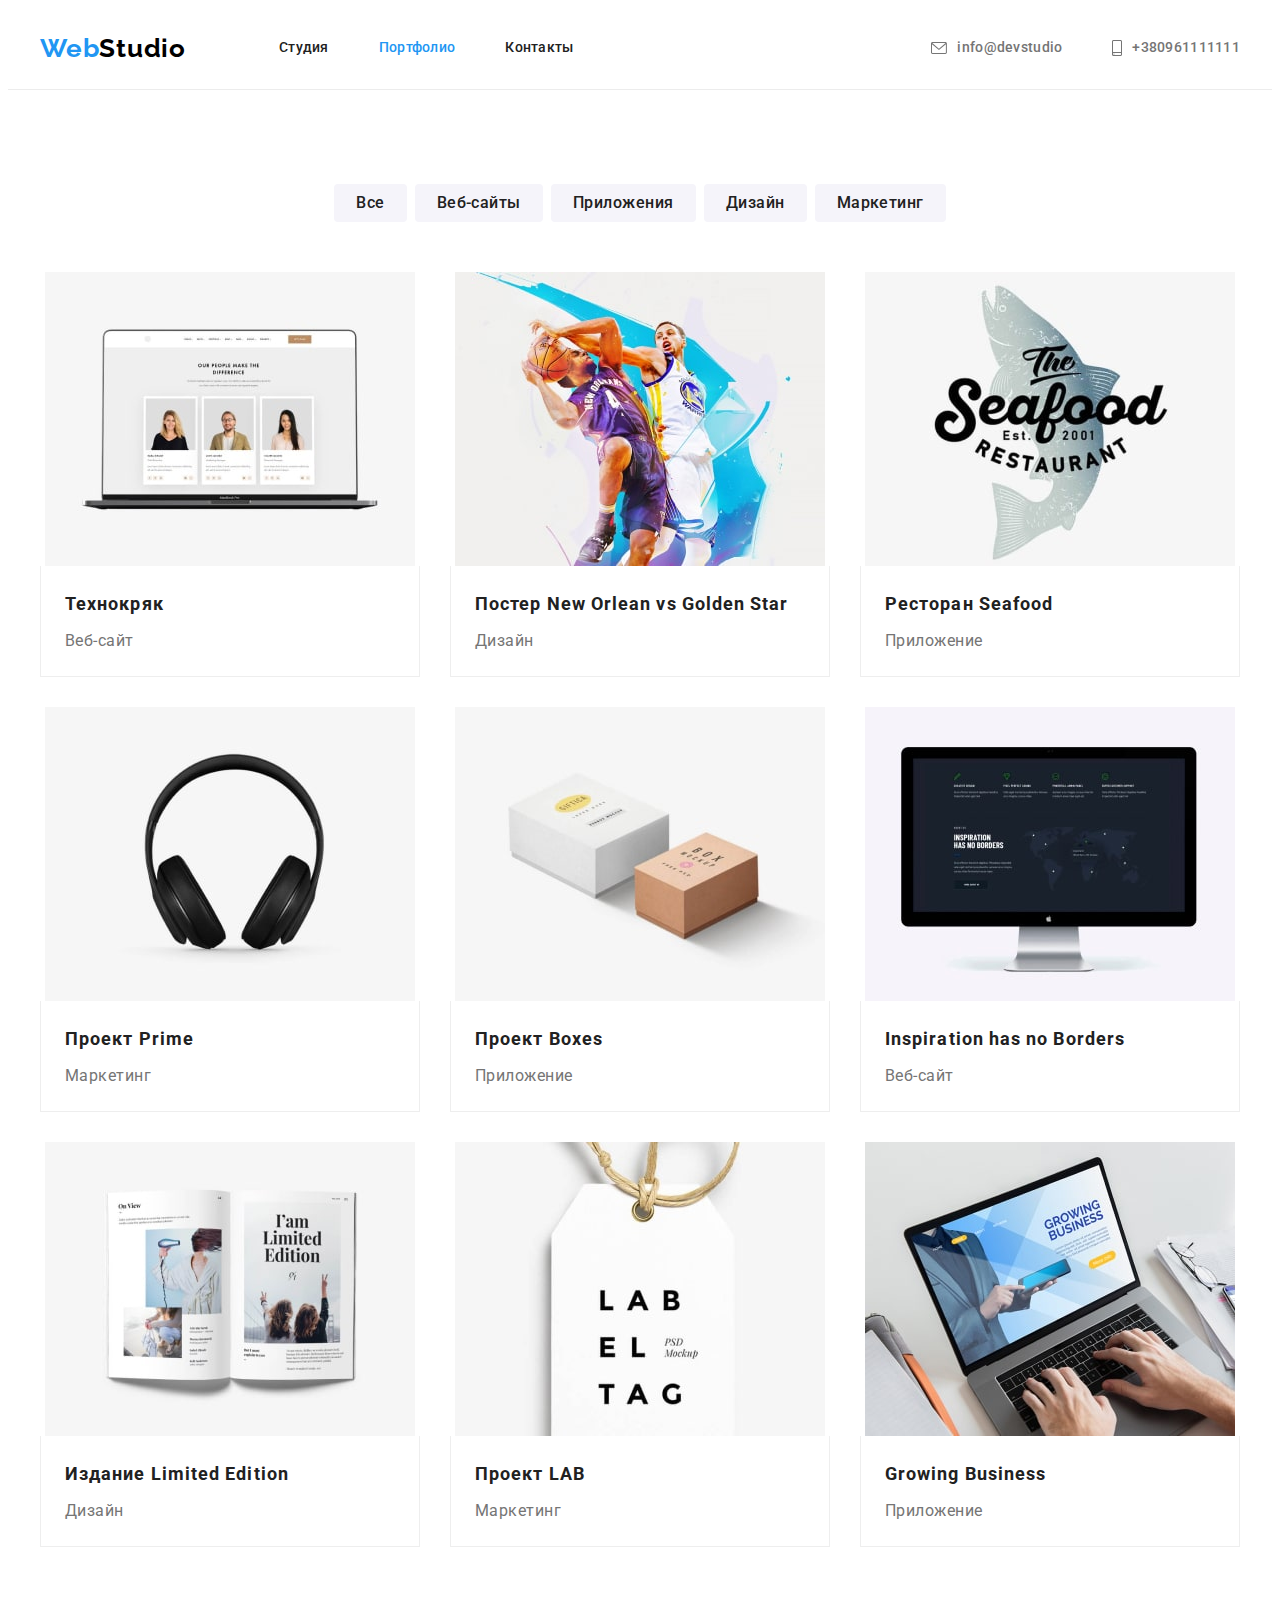
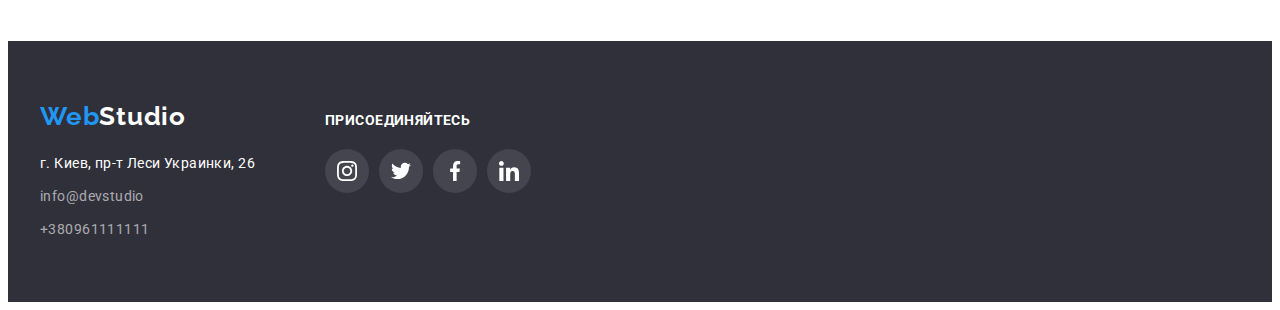
==== portfolio.html @ 1d9ff9e4 "add HW4" ====
<!DOCTYPE html>
<html lang="ru">
  <head>
    <meta charset="UTF-8" />
    <meta http-equiv="X-UA-Compatible" content="IE=edge" />
    <meta name="viewport" content="width=device-width, initial-scale=1.0" />
    <link rel="preconnect" href="https://fonts.googleapis.com" />
    <link rel="preconnect" href="https://fonts.gstatic.com" crossorigin />
    <link
      href="https://fonts.googleapis.com/css2?family=Raleway:wght@700&family=Roboto:wght@400;500;700;900&display=swap"
      rel="stylesheet"
    />
    <title>WebStudio</title>
    <link
      rel="stylesheet"
      href="https://cdnjs.cloudflare.com/ajax/libs/modern-normalize/1.1.0/modern-normalize.min.css"
      integrity="sha512-wpPYUAdjBVSE4KJnH1VR1HeZfpl1ub8YT/NKx4PuQ5NmX2tKuGu6U/JRp5y+Y8XG2tV+wKQpNHVUX03MfMFn9Q=="
      crossorigin="anonymous"
      referrerpolicy="no-referrer"
    />
    <link rel="stylesheet" href="./css/styles.css" />
  </head>
  <body>
    <!--header-->
    <header class="header">
      <div class="container">
        <a class="header-logo link logo" href="/" lang="en"
          ><span class="color-logo">Web</span>Studio</a
        >
        <nav class="header-nav">
          <ul class="header-list list">
            <li class="header-item">
              <a href="./index.html" class="header-link link">Студия</a>
            </li>
            <li class="header-item">
              <a href="" class="header-link link current">Портфолио</a>
            </li>
            <li class="header-item">
              <a href="" class="header-link link">Контакты</a>
            </li>
          </ul>
        </nav>
        <ul class="header-contacts list">
          <li class="header-contacts-item">
            <a
              href="mailto:info@devstudio"
              class="header-contacts-link header-link link"
            >
              <svg class="header-icons" width="16" height="12">
                <use href="./images/icons.svg#icon-tel"></use>
              </svg>
              info@devstudio</a
            >
          </li>
          <li class="header-contacts-item">
            <a
              href="tel:+380961111111"
              class="header-contacts-link header-link link"
            >
              <svg class="header-icons" width="10" height="16">
                <use href="./images/icons.svg#icon-smartphone"></use>
              </svg>
              +380961111111</a
            >
          </li>
        </ul>
      </div>
    </header>
    <main>
      <!-- --------------------------------------Portfolio -->
      <section class="portfolio">
        <h1 class="visually-hidden">Портфолио</h1>
        <!----------------------------------------- filter -->

        <div class="container">
          <h2 class="visually-hidden">Фильтры</h2>
          <ul class="filter-list list">
            <li class="filter-item">
              <button type="button" class="filter-btn">Все</button>
            </li>
            <li class="filter-item">
              <button type="button" class="filter-btn">Веб-сайты</button>
            </li>
            <li class="filter-item">
              <button type="button" class="filter-btn">Приложения</button>
            </li>
            <li class="filter-item">
              <button type="button" class="filter-btn">Дизайн</button>
            </li>
            <li class="filter-item">
              <button type="button" class="filter-btn">Маркетинг</button>
            </li>
          </ul>

          <!--------------------------------------- projects -->

          <h2 class="visually-hidden">Наши проекты</h2>
          <ul class="projects-list list">
            <li class="projects-item">
              <a class="projects-link link" href=""
                ><img
                  src="./images/img-min.jpg"
                  width="370"
                  alt="Ноутбук с сайтом технокряк на экране"
                />
                <div class="projects-title-text">
                  <h3 class="projects-title">Технокряк</h3>
                  <p class="projects-text">Веб-сайт</p>
                </div></a
              >
            </li>
            <li class="projects-item">
              <a class="projects-link link" href=""
                ><img
                  src="./images/img(1)-min.jpg"
                  width="370"
                  alt="два парня играют в баскетбол"
                />
                <div class="projects-title-text">
                  <h3 class="projects-title">
                    Постер <span lang="en"> New Orlean vs Golden Star</span>
                  </h3>
                  <p class="projects-text">Дизайн</p>
                </div>
              </a>
            </li>
            <li class="projects-item">
              <a class="projects-link link" href=""
                ><img
                  src="./images/img(2)-min.jpg"
                  width="370"
                  alt="логотип ресторана"
                />
                <div class="projects-title-text">
                  <h3 class="projects-title">
                    Ресторан <span lang="en">Seafood</span>
                  </h3>
                  <p class="projects-text">Приложение</p>
                </div>
              </a>
            </li>
            <li class="projects-item">
              <a class="projects-link link" href=""
                ><img
                  src="./images/img(3)-min.jpg"
                  width="370"
                  alt="Наушники"
                />
                <div class="projects-title-text">
                  <h3 class="projects-title">
                    Проект <span lang="en">Prime</span>
                  </h3>
                  <p class="projects-text">Маркетинг</p>
                </div>
              </a>
            </li>
            <li class="projects-item">
              <a class="projects-link link" href=""
                ><img
                  src="./images/img(4)-min.jpg"
                  width="370"
                  alt="две коробки. одна белая, другая деревянная"
                />
                <div class="projects-title-text">
                  <h3 class="projects-title">
                    Проект <span lang="en">Boxes</span>
                  </h3>
                  <p class="projects-text">Приложение</p>
                </div>
              </a>
            </li>
            <li class="projects-item">
              <a class="projects-link link" href=""
                ><img
                  src="./images/img(5)-min.jpg"
                  width="370"
                  alt="Монитор с главной страницей веб-сайта"
                />
                <div class="projects-title-text">
                  <h3 class="projects-title">
                    <span lang="en">Inspiration has no Borders</span>
                  </h3>
                  <p class="projects-text">Веб-сайт</p>
                </div>
              </a>
            </li>
            <li class="projects-item">
              <a class="projects-link link" href=""
                ><img
                  src="./images/img(6)-min.jpg"
                  width="370"
                  alt="Открытый журнал"
                />
                <div class="projects-title-text">
                  <h3 class="projects-title">
                    Издание <span lang="en">Limited Edition</span>
                  </h3>
                  <p class="projects-text">Дизайн</p>
                </div>
              </a>
            </li>
            <li class="projects-item">
              <a class="projects-link link" href=""
                ><img
                  src="./images/img(7)-min.jpg"
                  width="370"
                  alt="Логотип на ярлыке"
                />
                <div class="projects-title-text">
                  <h3 class="projects-title">
                    Проект <span lang="en">LAB</span>
                  </h3>
                  <p class="projects-text">Маркетинг</p>
                </div>
              </a>
            </li>
            <li class="projects-item">
              <a class="projects-link link" href=""
                ><img
                  src="./images/img(8)-min.jpg"
                  width="370"
                  alt="две руки на клавиатуре ноутбука"
                />
                <div class="projects-title-text">
                  <h3 class="projects-title">
                    <span lang="en">Growing Business</span>
                  </h3>
                  <p class="projects-text">Приложение</p>
                </div>
              </a>
            </li>
          </ul>
        </div>
      </section>
    </main>

    <!--footer-->
    <footer class="footer">
      <div class="container">
        <div class="footer-contacts">
          <a class="footer-logo link logo" href="/" lang="en"
            ><span class="color-logo">Web</span>Studio</a
          >
          <address class="footer-address text">
            <p class="footer-address-text">г. Киев, пр-т Леси Украинки, 26</p>
            <ul class="footer-address-list list">
              <li class="footer-address-item">
                <a
                  href="mailto:info@devstudio"
                  class="footer-address-email link"
                  >info@devstudio</a
                >
              </li>
              <li class="footer-address-item">
                <a href="tel:+380961111111" class="footer-address-tel link"
                  >+380961111111</a
                >
              </li>
            </ul>
          </address>
        </div>
        <div class="footer-icons">
          <h2 class="footer-text">Присоединяйтесь</h2>
          <ul class="footer-social-list list">
            <li class="footer-social-item">
              <a href="" class="footer-social-link link">
                <svg class="footer-social-icon" width="20" height="20">
                  <use href="./images/icons.svg#icon-instagram"></use>
                </svg>
              </a>
            </li>
            <li class="footer-social-item">
              <a href="" class="footer-social-link link">
                <svg class="footer-social-icon" width="20" height="20">
                  <use href="./images/icons.svg#icon-twitter"></use>
                </svg>
              </a>
            </li>
            <li class="footer-social-item">
              <a href="" class="footer-social-link link">
                <svg class="footer-social-icon" width="20" height="20">
                  <use href="./images/icons.svg#icon-facebook"></use>
                </svg>
              </a>
            </li>
            <li class="footer-social-item">
              <a href="" class="footer-social-link link">
                <svg class="footer-social-icon" width="20" height="20">
                  <use href="./images/icons.svg#icon-linkedin"></use>
                </svg>
              </a>
            </li>
          </ul>
        </div>
      </div>
    </footer>
  </body>
</html>
---- css/styles.css ----
:root {
  --main-text-color: #212121;
  --second-text-color: #757575;
  --third-text-color: #ffffff;
  --accent-text-color: #2196f3;
  --main-background-color: #ffffff;
}

p,
h1,
h2,
h3,
h4,
h5,
h6 {
  margin: 0;
}

ul,
ol {
  margin: 0;
  padding-left: 0;
}

button {
  cursor: pointer;
}

img {
  display: block;
  margin: 0 auto;
}

body {
  font-family: "Roboto", sans-serif;
  background-color: var(--main-background-color);
  color: var(--main-text-color);
}

.container {
  width: 1200px;
  margin: 0 auto;
  padding-left: 15px;
  padding-right: 15px;
  /* outline: 1px solid red; */
}

.list {
  list-style: none;
}

.link {
  text-decoration: none;
}

.logo {
  font-family: "Raleway";
  font-weight: 700;
  font-size: 26px;
  line-height: 1.19;
  letter-spacing: 0.03em;
}

.text {
  font-size: 14px;
  line-height: 1.71;
  letter-spacing: 0.03em;
}

.title {
  font-weight: 700;
  font-size: 36px;
  line-height: 1.17;
  text-align: center;
  letter-spacing: 0.03em;
}

/* --------------------HEADER----------------- */
.header {
  /* background-color: yellowgreen; */
  padding-top: 25px;
  padding-bottom: 25px;
  border-bottom: 1px solid #ececec;
}

.header-logo {
  color: #000000;
  margin-right: 93px;
}

.header .container {
  display: flex;
  align-items: center;
}

.header-list {
  display: flex;
  align-items: center;
}

.header-item:not(:last-child) {
  margin-right: 50px;
}

.color-logo {
  color: #2196f3;
}

.header-list .link.current {
  color: var(--accent-text-color);
}

.header-link {
  display: flex;
  align-items: center;
  font-weight: 500;
  font-size: 14px;
  line-height: 1.14;
  letter-spacing: 0.02em;
  color: var(--main-text-color);
}

.header-contacts {
  display: flex;
  margin-left: auto;
}

.header-contacts-item:not(:last-child) {
  margin-right: 50px;
}

.header-contacts-link {
  color: var(--second-text-color);
}

.header-icons {
  fill: currentColor;
  margin-right: 10px;
}

.header-link:hover,
.header-link:focus {
  color: var(--accent-text-color);
}
.header-contacts-link:hover,
.header-contacts-link:focus {
  fill: var(--accent-text-color);
}

/* --------------------HERO----------------- */
.hero {
  background-color: #2f303a;
  background-image: linear-gradient(
      rgba(47, 48, 58, 0.4),
      rgba(47, 48, 58, 0.4)
    ),
    url(../images/Img.jpg);
  background-repeat: no-repeat;
  background-position: center;
  border-style: cover;
  max-width: 1600px;
  margin: 0 auto;
  padding-top: 200px;
  padding-bottom: 200px;
}

.hero-title {
  font-weight: 900;
  font-size: 44px;
  line-height: 1.36;
  text-align: center;
  letter-spacing: 0.06em;
  text-transform: uppercase;
  width: 696px;
  color: var(--third-text-color);
  margin-left: auto;
  margin-right: auto;
  margin-bottom: 30px;
  /* padding: 200px 250px 30px 250px; */
}

.hero-btn {
  display: block;
  font-family: inherit;
  font-weight: 700;
  font-size: 16px;
  line-height: 1.88;
  letter-spacing: 0.06em;
  color: var(--third-text-color);
  background-color: #2196f3;
  border: none;
  padding: 10px 32px;
  margin: 0 auto;
  border-radius: 4px;
}

.hero-btn:hover,
.hero-btn:focus {
  background-color: #188ce8;
}

/* --------------------PROPERTIES----------------- */

.properties {
  /* background-color: yellow; */
  padding-top: 95px;
  padding-bottom: 45px;
}

.properties-list {
  display: flex;
}

.properties-item {
  max-width: 270px;
}

.properties-item:not(:last-child) {
  margin-right: 30px;
}

.properties-item::before {
  display: block;
  content: "";
  height: 120px;
  background: #f5f4fa;
  background-repeat: no-repeat;
  background-position: center;
  border-radius: 4px;
  margin-bottom: 30px;
}

.properties-item:nth-child(1)::before {
  background-image: url(../images/antenna1.svg);
}

.properties-item:nth-child(2)::before {
  background-image: url(../images/clock2.svg);
}

.properties-item:nth-child(3)::before {
  background-image: url(../images/diagram3.svg);
}

.properties-item:nth-child(4)::before {
  background-image: url(../images/astronaut4.svg);
}

.visually-hidden {
  position: absolute;
  white-space: nowrap;
  width: 1px;
  height: 1px;
  overflow: hidden;
  border: 0;
  padding: 0;
  clip: rect(0 0 0 0);
  clip-path: inset(50%);
  margin: -1px;
}

.properties-title {
  font-weight: 700;
  font-size: 14px;
  line-height: 1.14;
  letter-spacing: 0.03em;
  text-transform: uppercase;
  margin-bottom: 10px;
}

.properties-text {
  color: var(--second-text-color);
}

/* --------------------WORK----------------- */
.work {
  /* background-color: blue; */
  padding-top: 45px;
  padding-bottom: 94px;
}

.work-list {
  display: flex;
  flex-wrap: wrap;
  margin: -15px;
}

.work-item {
  flex-basis: calc(100% / 3 - 30px);
  margin: 15px;
}

.work-title {
  margin-bottom: 50px;
}

/* --------------------OUR TEAM----------------- */
.team {
  background-color: #f5f4fa;
  max-width: 1600px;
  margin: 0 auto;
  padding-top: 94px;
  padding-bottom: 94px;
}

.our-team-title {
  margin-bottom: 50px;
}

.team-item {
  background-color: #ffffff;
}

.team-title-text {
  text-align: center;
  padding-top: 30px;
  padding-bottom: 30px;
}

.team-title {
  font-weight: 500;
  font-size: 16px;
  line-height: 1.19;
  text-align: center;
  letter-spacing: 0.03em;
  margin-bottom: 10px;
}

.team-list {
  display: flex;
  margin-left: -30px;
}

.team-item {
  flex-basis: calc(100% / 4 - 30px);
  margin-left: 30px;
  box-shadow: 0px 1px 3px rgba(0, 0, 0, 0.12), 0px 1px 1px rgba(0, 0, 0, 0.14),
    0px 2px 1px rgba(0, 0, 0, 0.2);
  border-radius: 0px 0px 4px 4px;
}

.team-text {
  line-height: 1.19;
  text-align: center;
  letter-spacing: 0.03em;
  color: var(--second-text-color);
}

.team-social-list {
  display: flex;
  justify-content: center;
  margin-top: 16px;
}

.team-social-item {
  width: 44px;
  height: 44px;
  margin-right: 10px;
}

.team-social-item:last-child {
  margin: 0;
}

.team-social-link {
  width: 100%;
  height: 100%;
  border-radius: 50%;
  display: flex;
  align-items: center;
  justify-content: center;
}

.team-social-icon {
  fill: #afb1b8;
}

.team-social-link:hover,
.team-social-link:focus {
  background-color: #2196f3;
}

.team-social-link:hover .team-social-icon,
.team-social-link:focus .team-social-icon {
  fill: #ffffff;
}

/* --------------------CLIENTS----------------- */
.clients {
  padding-top: 94px;
  padding-bottom: 94px;
}

.clients-title {
  font-size: 36px;
  line-height: calc(42 / 36);
  text-align: center;
  letter-spacing: 0.03em;
  color: var(--main-text-color);
}

.clients-list {
  display: flex;
  justify-content: center;
  margin-top: 50px;
}

.clients-item {
  width: 170px;
  height: 92px;
  margin-right: 30px;
}

.clients-item:last-child {
  margin-right: 0;
}

.clients-link {
  display: flex;
  align-items: center;
  justify-content: center;
  width: 100%;
  height: 100%;
  border: 1px solid #afb1b8;
  border-radius: 4px;
}

.clients-icon {
  fill: #afb1b8;
}

.clients-link:hover .clients-icon,
.clients-link:focus .clients-icon {
  fill: var(--accent-text-color);
}

.clients-link:hover,
.clients-link:focus {
  border-color: var(--accent-text-color);
}

/* --------------------FOOTER----------------- */
.footer {
  background-color: #2f303a;
  max-width: 1600px;
  margin: 0 auto;
  padding-top: 60px;
  padding-bottom: 60px;
}

.footer .container {
  display: flex;
  align-items: baseline;
}

.footer-contacts {
  margin-right: 70px;
}

.footer-logo {
  color: #ffffff;
}

.footer-address {
  font-style: normal;
  margin-top: 20px;
}

.footer-address-text {
  color: var(--third-text-color);
  margin-bottom: 9px;
}

.footer-address-item:not(:last-child) {
  margin-bottom: 9px;
}

.footer-address-email,
.footer-address-tel {
  color: rgba(255, 255, 255, 0.6);
}

.footer-address-email:hover,
.footer-address-tel:hover,
.footer-address-email:focus,
.footer-address-tel:focus {
  color: var(--accent-text-color);
}

/* .footer-icons {
  margin-top: 12px;
} */

.footer-text {
  font-size: 14px;
  line-height: 1.14;
  letter-spacing: 0.03em;
  text-transform: uppercase;
  color: var(--third-text-color);
  margin-bottom: 20px;
}

.footer-social-list {
  display: flex;
}

.footer-social-item {
  width: 44px;
  height: 44px;
  margin-right: 10px;
}

.footer-social-item:last-child {
  margin: 0;
}

.footer-social-link {
  width: 100%;
  height: 100%;
  border-radius: 50%;
  display: flex;
  align-items: center;
  justify-content: center;
  background: rgba(255, 255, 255, 0.1);
  border-radius: 50%;
}

.footer-social-icon {
  fill: #ffffff;
}

.footer-social-link:hover,
.footer-social-link:focus {
  background: #2196f3;
}

/* --------------------PORTFOLIO-------------------- */
.portfolio {
  padding-top: 94px;
  padding-bottom: 94px;
}

/*------------------------------- filter */

.filter-list {
  display: flex;
  justify-content: center;
  margin-bottom: 50px;
}

.filter-btn {
  font-family: inherit;
  font-weight: 500;
  font-size: 16px;
  line-height: 1.62;
  text-align: center;
  letter-spacing: 0.03em;
  color: #212121;
  background-color: #f5f4fa;
  cursor: pointer;
  border: none;
  border-radius: 4px;
  padding: 6px 22px 6px 22px;
}

.filter-item:not(:last-child) {
  margin-right: 8px;
}

.filter-btn:hover,
.filter-btn:focus {
  color: #ffffff;
  background-color: #2196f3;
  box-shadow: 0px 3px 1px rgba(0, 0, 0, 0.1), 0px 1px 2px rgba(0, 0, 0, 0.08),
    0px 2px 2px rgba(0, 0, 0, 0.12);
}

/* ---------------------------------projects */
.projects-list {
  display: flex;
  flex-wrap: wrap;
  margin-left: -30px;
  margin-top: -30px;
}

.projects-list > .projects-item {
  /* outline: 1px dashed blue; */
  flex-basis: calc(100% / 3 - 30px);
  margin-left: 30px;
  margin-top: 30px;
}

.projects-link {
  display: block;
}

.projects-title {
  font-weight: 700;
  font-size: 18px;
  line-height: 2;
  letter-spacing: 0.06em;
  color: var(--main-text-color);
  margin-bottom: 4px;
}

.projects-text {
  line-height: 1.88;
  letter-spacing: 0.03em;
  color: var(--second-text-color);
}

.projects-title-text {
  padding: 20px 24px 20px 24px;
  border-right: 1px solid #eeeeee;
  border-bottom: 1px solid #eeeeee;
  border-left: 1px solid #eeeeee;
}

.projects-link:hover,
.projects-link:focus {
  box-shadow: 0px 3px 1px rgba(0, 0, 0, 0.1), 0px 1px 2px rgba(0, 0, 0, 0.08),
    0px 2px 2px rgba(0, 0, 0, 0.12);
  border-radius: 4px;
}
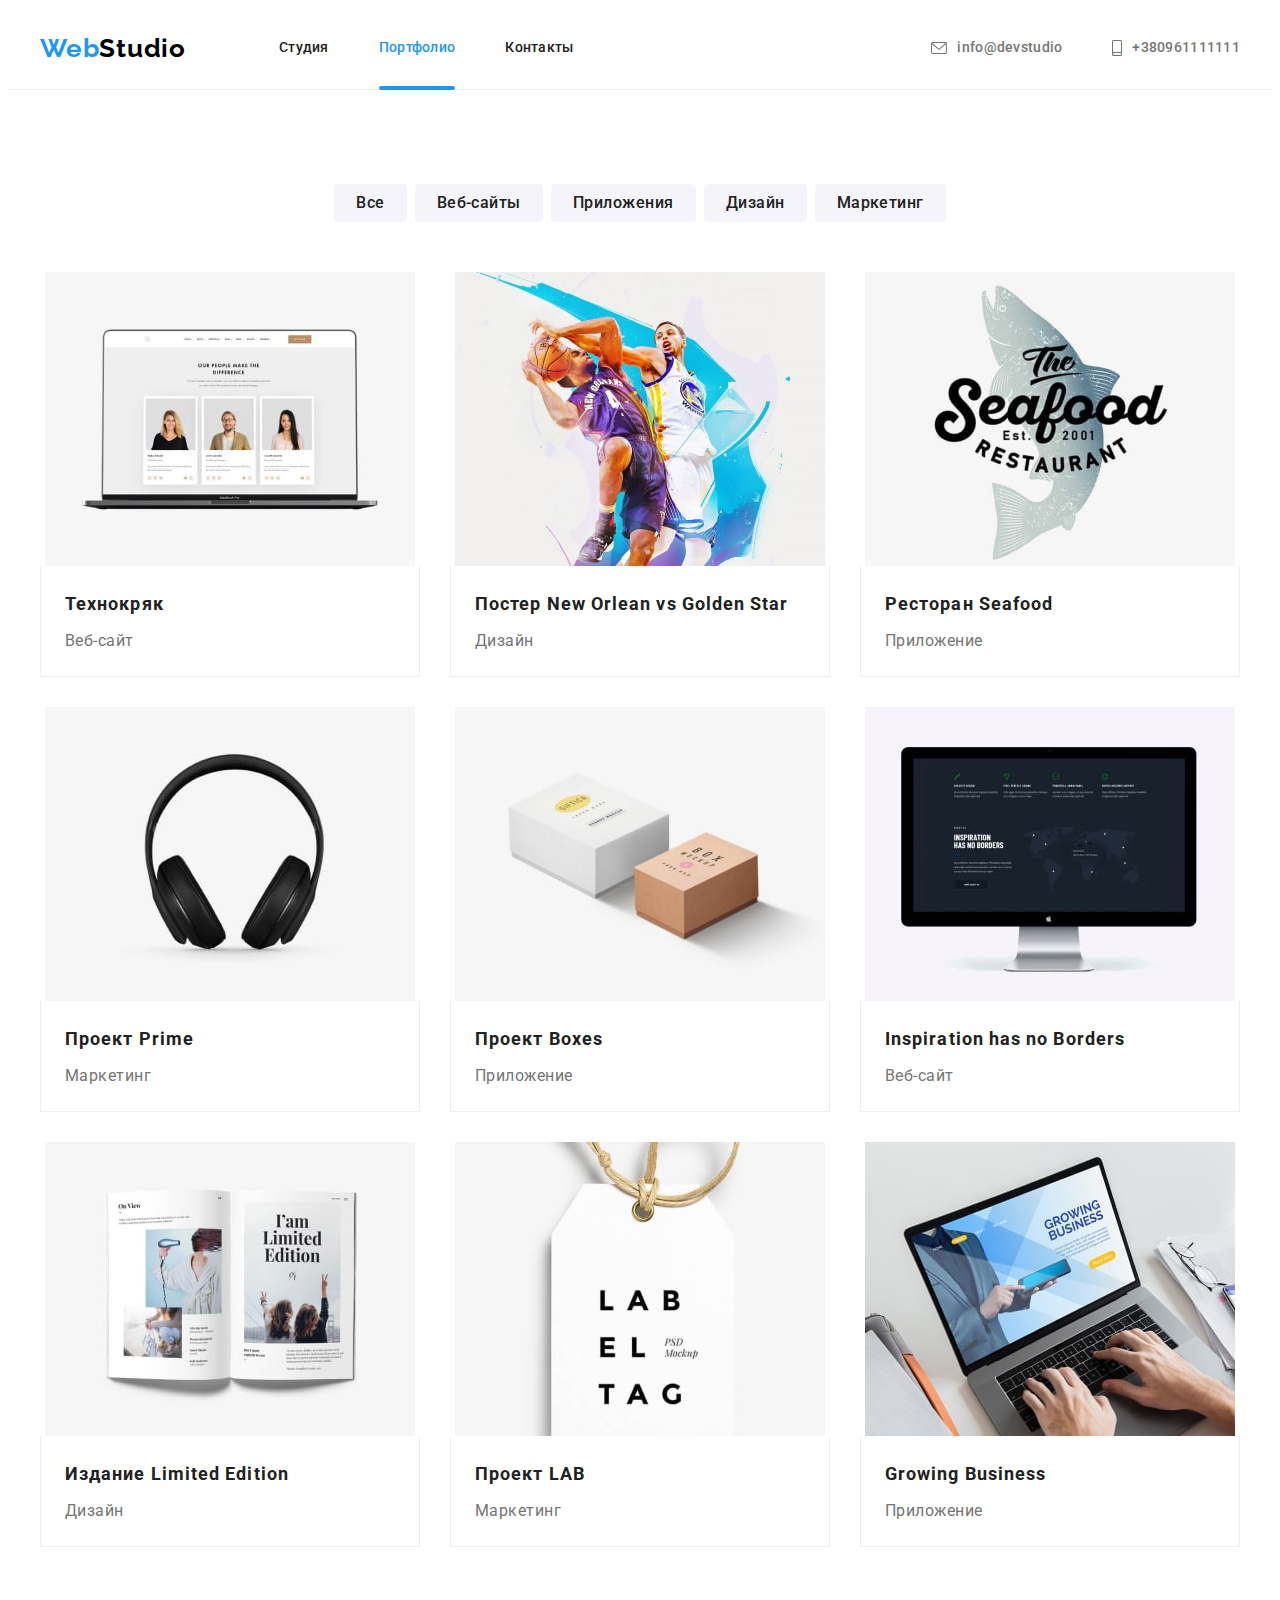
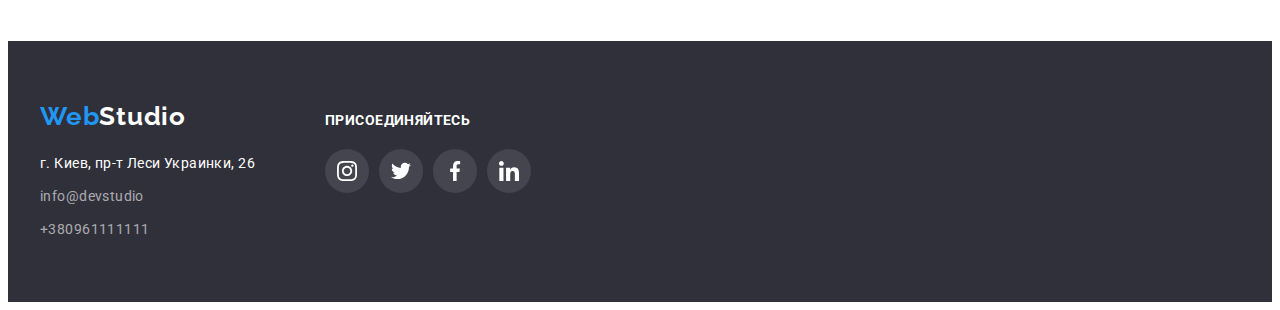
==== commit 3f4fc310: "HW5" ====
--- a/portfolio.html
+++ b/portfolio.html
@@ -97,12 +97,19 @@
           <h2 class="visually-hidden">Наши проекты</h2>
           <ul class="projects-list list">
             <li class="projects-item">
-              <a class="projects-link link" href=""
-                ><img
-                  src="./images/img-min.jpg"
-                  width="370"
-                  alt="Ноутбук с сайтом технокряк на экране"
-                />
+              <a class="projects-link link" href="">
+                <div class="projects-image">
+                  <img
+                    src="./images/img-min.jpg"
+                    width="370"
+                    alt="Ноутбук с сайтом технокряк на экране"
+                  />
+                  <p class="projects-top-text">
+                    Ресурс предлагает комплексные предложения с разным уровнем
+                    функционала и сервисов. Все это позволит посетителю получить
+                    исчерпывающие сведения о компании или частном лице.
+                  </p>
+                </div>
                 <div class="projects-title-text">
                   <h3 class="projects-title">Технокряк</h3>
                   <p class="projects-text">Веб-сайт</p>
@@ -110,12 +117,19 @@
               >
             </li>
             <li class="projects-item">
-              <a class="projects-link link" href=""
-                ><img
-                  src="./images/img(1)-min.jpg"
-                  width="370"
-                  alt="два парня играют в баскетбол"
-                />
+              <a class="projects-link link" href="">
+                <div class="projects-image">
+                  <img
+                    src="./images/img(1)-min.jpg"
+                    width="370"
+                    alt="два парня играют в баскетбол"
+                  />
+                  <p class="projects-top-text">
+                    Ресурс предлагает комплексные предложения с разным уровнем
+                    функционала и сервисов. Все это позволит посетителю получить
+                    исчерпывающие сведения о компании или частном лице.
+                  </p>
+                </div>
                 <div class="projects-title-text">
                   <h3 class="projects-title">
                     Постер <span lang="en"> New Orlean vs Golden Star</span>
@@ -125,12 +139,19 @@
               </a>
             </li>
             <li class="projects-item">
-              <a class="projects-link link" href=""
-                ><img
-                  src="./images/img(2)-min.jpg"
-                  width="370"
-                  alt="логотип ресторана"
-                />
+              <a class="projects-link link" href="">
+                <div class="projects-image">
+                  <img
+                    src="./images/img(2)-min.jpg"
+                    width="370"
+                    alt="логотип ресторана"
+                  />
+                  <p class="projects-top-text">
+                    Ресурс предлагает комплексные предложения с разным уровнем
+                    функционала и сервисов. Все это позволит посетителю получить
+                    исчерпывающие сведения о компании или частном лице.
+                  </p>
+                </div>
                 <div class="projects-title-text">
                   <h3 class="projects-title">
                     Ресторан <span lang="en">Seafood</span>
@@ -140,12 +161,19 @@
               </a>
             </li>
             <li class="projects-item">
-              <a class="projects-link link" href=""
-                ><img
-                  src="./images/img(3)-min.jpg"
-                  width="370"
-                  alt="Наушники"
-                />
+              <a class="projects-link link" href="">
+                <div class="projects-image">
+                  <img
+                    src="./images/img(3)-min.jpg"
+                    width="370"
+                    alt="Наушники"
+                  />
+                  <p class="projects-top-text">
+                    Ресурс предлагает комплексные предложения с разным уровнем
+                    функционала и сервисов. Все это позволит посетителю получить
+                    исчерпывающие сведения о компании или частном лице.
+                  </p>
+                </div>
                 <div class="projects-title-text">
                   <h3 class="projects-title">
                     Проект <span lang="en">Prime</span>
@@ -155,12 +183,19 @@
               </a>
             </li>
             <li class="projects-item">
-              <a class="projects-link link" href=""
-                ><img
-                  src="./images/img(4)-min.jpg"
-                  width="370"
-                  alt="две коробки. одна белая, другая деревянная"
-                />
+              <a class="projects-link link" href="">
+                <div class="projects-image">
+                  <img
+                    src="./images/img(4)-min.jpg"
+                    width="370"
+                    alt="две коробки. одна белая, другая деревянная"
+                  />
+                  <p class="projects-top-text">
+                    Ресурс предлагает комплексные предложения с разным уровнем
+                    функционала и сервисов. Все это позволит посетителю получить
+                    исчерпывающие сведения о компании или частном лице.
+                  </p>
+                </div>
                 <div class="projects-title-text">
                   <h3 class="projects-title">
                     Проект <span lang="en">Boxes</span>
@@ -170,12 +205,19 @@
               </a>
             </li>
             <li class="projects-item">
-              <a class="projects-link link" href=""
-                ><img
-                  src="./images/img(5)-min.jpg"
-                  width="370"
-                  alt="Монитор с главной страницей веб-сайта"
-                />
+              <a class="projects-link link" href="">
+                <div class="projects-image">
+                  <img
+                    src="./images/img(5)-min.jpg"
+                    width="370"
+                    alt="Монитор с главной страницей веб-сайта"
+                  />
+                  <p class="projects-top-text">
+                    Ресурс предлагает комплексные предложения с разным уровнем
+                    функционала и сервисов. Все это позволит посетителю получить
+                    исчерпывающие сведения о компании или частном лице.
+                  </p>
+                </div>
                 <div class="projects-title-text">
                   <h3 class="projects-title">
                     <span lang="en">Inspiration has no Borders</span>
@@ -185,12 +227,19 @@
               </a>
             </li>
             <li class="projects-item">
-              <a class="projects-link link" href=""
-                ><img
-                  src="./images/img(6)-min.jpg"
-                  width="370"
-                  alt="Открытый журнал"
-                />
+              <a class="projects-link link" href="">
+                <div class="projects-image">
+                  <img
+                    src="./images/img(6)-min.jpg"
+                    width="370"
+                    alt="Открытый журнал"
+                  />
+                  <p class="projects-top-text">
+                    Ресурс предлагает комплексные предложения с разным уровнем
+                    функционала и сервисов. Все это позволит посетителю получить
+                    исчерпывающие сведения о компании или частном лице.
+                  </p>
+                </div>
                 <div class="projects-title-text">
                   <h3 class="projects-title">
                     Издание <span lang="en">Limited Edition</span>
@@ -200,12 +249,19 @@
               </a>
             </li>
             <li class="projects-item">
-              <a class="projects-link link" href=""
-                ><img
-                  src="./images/img(7)-min.jpg"
-                  width="370"
-                  alt="Логотип на ярлыке"
-                />
+              <a class="projects-link link" href="">
+                <div class="projects-image">
+                  <img
+                    src="./images/img(7)-min.jpg"
+                    width="370"
+                    alt="Логотип на ярлыке"
+                  />
+                  <p class="projects-top-text">
+                    Ресурс предлагает комплексные предложения с разным уровнем
+                    функционала и сервисов. Все это позволит посетителю получить
+                    исчерпывающие сведения о компании или частном лице.
+                  </p>
+                </div>
                 <div class="projects-title-text">
                   <h3 class="projects-title">
                     Проект <span lang="en">LAB</span>
@@ -215,12 +271,19 @@
               </a>
             </li>
             <li class="projects-item">
-              <a class="projects-link link" href=""
-                ><img
-                  src="./images/img(8)-min.jpg"
-                  width="370"
-                  alt="две руки на клавиатуре ноутбука"
-                />
+              <a class="projects-link link" href="">
+                <div class="projects-image">
+                  <img
+                    src="./images/img(8)-min.jpg"
+                    width="370"
+                    alt="две руки на клавиатуре ноутбука"
+                  />
+                  <p class="projects-top-text">
+                    Ресурс предлагает комплексные предложения с разным уровнем
+                    функционала и сервисов. Все это позволит посетителю получить
+                    исчерпывающие сведения о компании или частном лице.
+                  </p>
+                </div>
                 <div class="projects-title-text">
                   <h3 class="projects-title">
                     <span lang="en">Growing Business</span>
--- a/css/styles.css
+++ b/css/styles.css
@@ -118,6 +118,8 @@
   line-height: 1.14;
   letter-spacing: 0.02em;
   color: var(--main-text-color);
+  transition: color 250ms cubic-bezier(0.4, 0, 0.2, 1);
+  position: relative;
 }
 
 .header-contacts {
@@ -131,6 +133,7 @@
 
 .header-contacts-link {
   color: var(--second-text-color);
+  transition: color 250ms cubic-bezier(0.4, 0, 0.2, 1);
 }
 
 .header-icons {
@@ -145,6 +148,17 @@
 .header-contacts-link:hover,
 .header-contacts-link:focus {
   fill: var(--accent-text-color);
+}
+
+.header-link.current::after {
+  content: "";
+  position: absolute;
+  width: 100%;
+  height: 4px;
+  background: var(--accent-text-color);
+  border-radius: 2px;
+  left: 0;
+  bottom: -34px;
 }
 
 /* --------------------HERO----------------- */
@@ -290,6 +304,26 @@
   margin: 15px;
 }
 
+.work-top {
+  position: relative;
+}
+
+.work-top-text {
+  position: absolute;
+  bottom: 0;
+  width: 100%;
+  font-weight: 700;
+  font-size: 14px;
+  line-height: 1.33;
+  text-align: center;
+  letter-spacing: 0.03em;
+  text-transform: uppercase;
+  color: var(--third-text-color);
+  background: rgba(47, 48, 58, 0.8);
+  padding-top: 27px;
+  padding-bottom: 27px;
+}
+
 .work-title {
   margin-bottom: 50px;
 }
@@ -369,6 +403,8 @@
   display: flex;
   align-items: center;
   justify-content: center;
+  transition: background-color 250ms cubic-bezier(0.4, 0, 0.2, 1),
+    fill 250ms cubic-bezier(0.4, 0, 0.2, 1);
 }
 
 .team-social-icon {
@@ -409,6 +445,8 @@
   width: 170px;
   height: 92px;
   margin-right: 30px;
+  transition: border-color 250ms cubic-bezier(0.4, 0, 0.2, 1),
+    fill 250ms cubic-bezier(0.4, 0, 0.2, 1);
 }
 
 .clients-item:last-child {
@@ -478,6 +516,7 @@
 .footer-address-email,
 .footer-address-tel {
   color: rgba(255, 255, 255, 0.6);
+  transition: color 250ms cubic-bezier(0.4, 0, 0.2, 1);
 }
 
 .footer-address-email:hover,
@@ -523,6 +562,7 @@
   justify-content: center;
   background: rgba(255, 255, 255, 0.1);
   border-radius: 50%;
+  transition: background 250ms cubic-bezier(0.4, 0, 0.2, 1);
 }
 
 .footer-social-icon {
@@ -561,6 +601,7 @@
   border: none;
   border-radius: 4px;
   padding: 6px 22px 6px 22px;
+  transition: background-color 250ms cubic-bezier(0.4, 0, 0.2, 1);
 }
 
 .filter-item:not(:last-child) {
@@ -592,6 +633,30 @@
 
 .projects-link {
   display: block;
+  transition: box-shadow 250ms cubic-bezier(0.4, 0, 0.2, 1);
+}
+
+.projects-item:hover .projects-top-text {
+  transform: translateY(0);
+}
+
+.projects-image {
+  position: relative;
+  overflow: hidden;
+}
+
+.projects-top-text {
+  position: absolute;
+  top: 0;
+  font-size: 18px;
+  line-height: 1.56;
+  letter-spacing: 0.03em;
+  color: var(--third-text-color);
+  background: rgba(33, 150, 243, 0.9);
+  padding: 63px 24px;
+  height: 100%;
+  transform: translateY(100%);
+  transition: transform 250ms linear;
 }
 
 .projects-title {
@@ -622,3 +687,56 @@
     0px 2px 2px rgba(0, 0, 0, 0.12);
   border-radius: 4px;
 }
+
+/* ------modal window */
+.backdrop {
+  position: fixed;
+  width: 100vw;
+  height: 100vh;
+  background: rgba(0, 0, 0, 0.2);
+  top: 0;
+  transition: opacity 250ms, visibility 250ms;
+}
+
+.backdrop.is-hidden .modal {
+  transform: translate(-50%, -50%) scale(0);
+}
+
+.modal {
+  width: 530px;
+  min-height: 580px;
+  background-color: var(--main-background-color);
+  box-shadow: 0px 1px 3px rgba(0, 0, 0, 0.12), 0px 1px 1px rgba(0, 0, 0, 0.14),
+    0px 2px 1px rgba(0, 0, 0, 0.2);
+  border-radius: 4px;
+  position: absolute;
+  top: 50%;
+  left: 50%;
+  transform: translate(-50%, -50%) scale(1);
+  transition: transform 250ms;
+}
+
+.modal-close-btn {
+  width: 30px;
+  height: 30px;
+  background-color: transparent;
+  border: 1px solid rgba(0, 0, 0, 0.1);
+  border-radius: 50%;
+  position: absolute;
+  top: 8px;
+  right: 8px;
+}
+
+.modal-close-x {
+  display: block;
+}
+
+.is-hidden {
+  visibility: hidden;
+  opacity: 0;
+  pointer-events: none;
+}
+
+.no-scroll {
+  overflow: hidden;
+}
